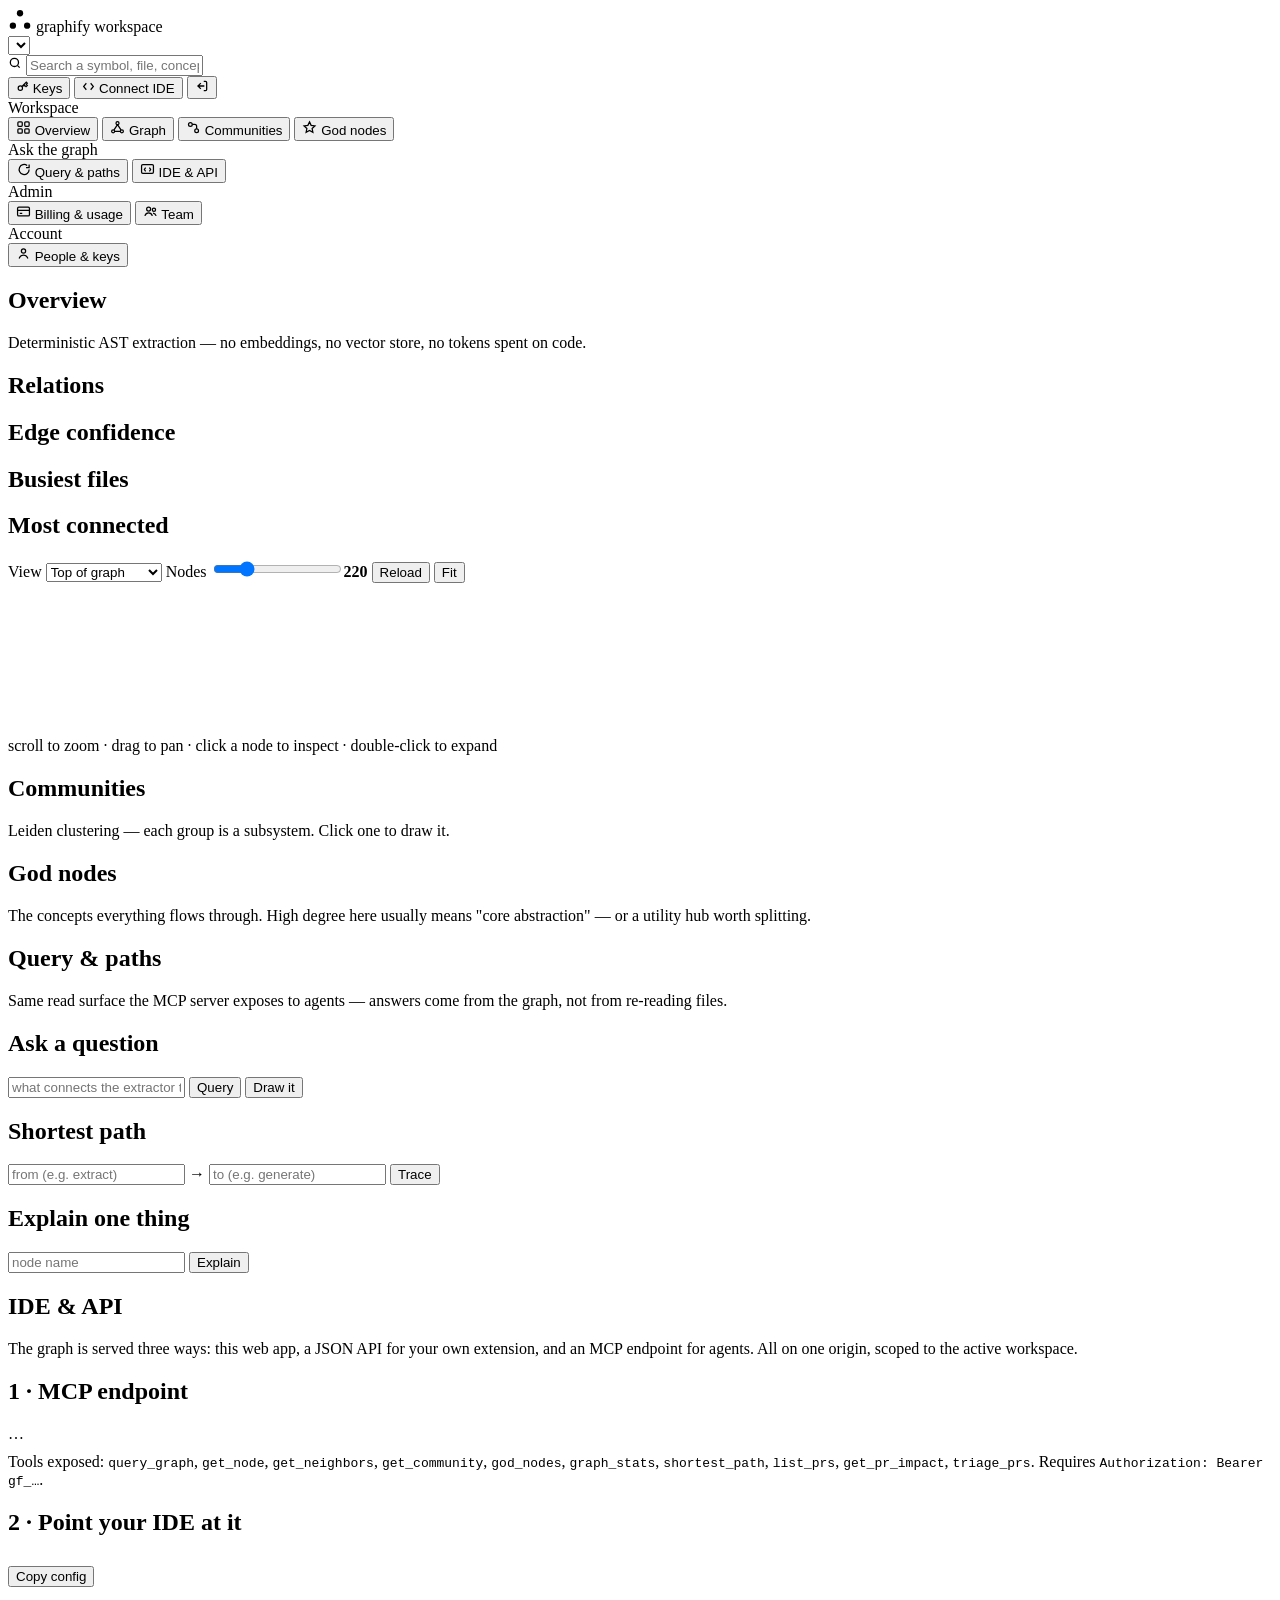
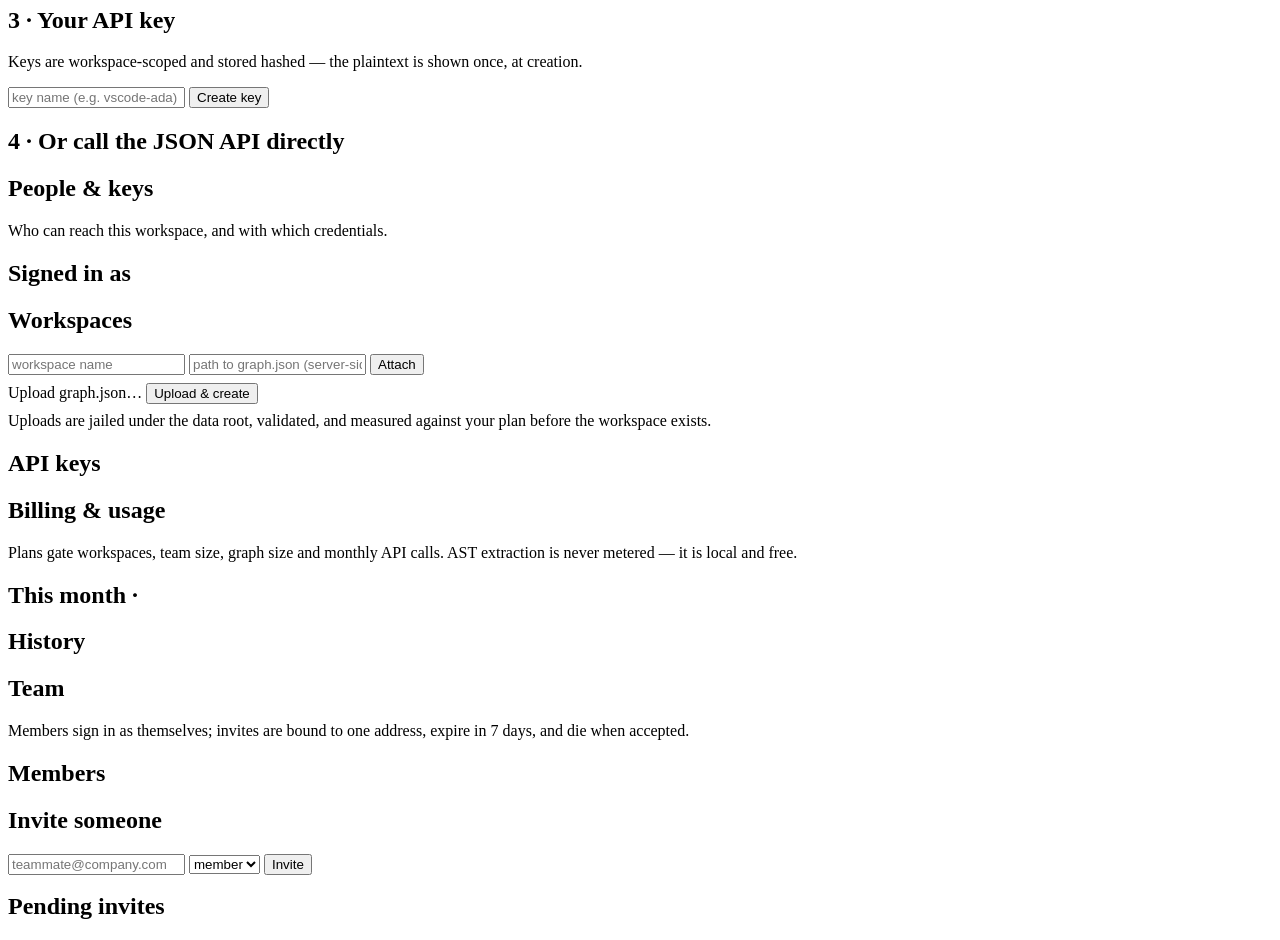
==== saas/static/index.html @ 68610f64 "feat(saas): hosted multi-tenant graph workspace — app, auth, plans, teams, MCP The complete SaaS sur" ====
<!doctype html>
<html lang="en" data-theme="__THEME__">
<head>
<meta charset="utf-8">
<meta name="viewport" content="width=device-width, initial-scale=1">
<title>graphify — knowledge graph workspace</title>
<link rel="preconnect" href="https://api.fontshare.com" crossorigin>
<link href="https://api.fontshare.com/v2/css?f[]=satoshi@400,500,700,900&display=swap" rel="stylesheet">
<link rel="stylesheet" href="/theme.css">
<link rel="stylesheet" href="/static/fonts.css">
<link rel="stylesheet" href="/static/app.css">
<link rel="icon" href="data:image/svg+xml,%3Csvg xmlns='http://www.w3.org/2000/svg' viewBox='0 0 32 32'%3E%3Ccircle cx='16' cy='8' r='4' fill='%234F46E5'/%3E%3Ccircle cx='7' cy='23' r='4' fill='%230891B2'/%3E%3Ccircle cx='25' cy='23' r='4' fill='%23059669'/%3E%3Cpath d='M16 8 7 23M16 8l9 15M7 23h18' stroke='%234F46E5' stroke-width='1.6' fill='none'/%3E%3C/svg%3E">
</head>
<body>

<header id="topbar">
  <div id="brand">
    <svg width="24" height="24" viewBox="0 0 32 32" aria-hidden="true">
      <circle cx="16" cy="7" r="4.2" fill="var(--accent)"/>
      <circle cx="6.5" cy="23.5" r="4.2" fill="var(--accent-2)"/>
      <circle cx="25.5" cy="23.5" r="4.2" fill="var(--ok)"/>
      <path d="M16 7 6.5 23.5M16 7l9.5 16.5M6.5 23.5h19" stroke="var(--accent)" stroke-width="1.7" fill="none" opacity=".7"/>
    </svg>
    <span>graphify</span>
    <span class="ver" id="verpill">workspace</span>
  </div>

  <div id="project" title="Active workspace">
    <span class="dot"></span>
    <select id="ws"></select>
    <span id="proj-meta"></span>
  </div>

  <div id="global-search">
    <span class="ico">
      <svg width="14" height="14" viewBox="0 0 24 24" fill="none" stroke="currentColor" stroke-width="2.2">
        <circle cx="11" cy="11" r="7"/><path d="m20 20-3.5-3.5"/>
      </svg>
    </span>
    <input id="q" type="text" placeholder="Search a symbol, file, concept…  ( / )" autocomplete="off" spellcheck="false">
    <div id="search-pop"></div>
  </div>

  <div id="themes" title="Theme"></div>

  <button class="btn" id="btn-keys" title="API keys">
    <svg width="13" height="13" viewBox="0 0 24 24" fill="none" stroke="currentColor" stroke-width="2.2">
      <circle cx="8" cy="15" r="4"/><path d="m11 12 8-8 2 2-2 2 2 2-2.5 2.5L16 10l-2 2"/>
    </svg>
    Keys
  </button>
  <button class="btn primary" id="btn-ide">
    <svg width="13" height="13" viewBox="0 0 24 24" fill="none" stroke="currentColor" stroke-width="2.2">
      <path d="m8 6-5 6 5 6M16 6l5 6-5 6"/>
    </svg>
    Connect IDE
  </button>
  <button class="btn icon" id="btn-out" title="Sign out">
    <svg width="14" height="14" viewBox="0 0 24 24" fill="none" stroke="currentColor" stroke-width="2.2">
      <path d="M15 4h3a2 2 0 0 1 2 2v12a2 2 0 0 1-2 2h-3M10 17l-5-5 5-5M5 12h11"/>
    </svg>
  </button>
</header>

<div id="shell">
  <nav id="nav">
    <div class="sect">Workspace</div>
    <button data-view="overview" class="on">
      <svg width="15" height="15" viewBox="0 0 24 24" fill="none" stroke="currentColor" stroke-width="2"><rect x="3" y="3" width="7" height="7" rx="1.5"/><rect x="14" y="3" width="7" height="7" rx="1.5"/><rect x="3" y="14" width="7" height="7" rx="1.5"/><rect x="14" y="14" width="7" height="7" rx="1.5"/></svg>
      Overview</button>
    <button data-view="graph">
      <svg width="15" height="15" viewBox="0 0 24 24" fill="none" stroke="currentColor" stroke-width="2"><circle cx="12" cy="5" r="2.4"/><circle cx="5" cy="18" r="2.4"/><circle cx="19" cy="18" r="2.4"/><path d="M12 7.4 6.4 15.8M12 7.4l5.6 8.4M7.4 18h9.2"/></svg>
      Graph</button>
    <button data-view="communities">
      <svg width="15" height="15" viewBox="0 0 24 24" fill="none" stroke="currentColor" stroke-width="2"><circle cx="7" cy="7" r="3"/><circle cx="17" cy="17" r="3"/><path d="M10 7h4a3 3 0 0 1 3 3v4"/></svg>
      Communities <span class="k" id="k-comm"></span></button>
    <button data-view="godnodes">
      <svg width="15" height="15" viewBox="0 0 24 24" fill="none" stroke="currentColor" stroke-width="2"><path d="m12 3 2.6 5.6 6.1.8-4.5 4.2 1.2 6-5.4-3-5.4 3 1.2-6L3.3 9.4l6.1-.8z"/></svg>
      God nodes</button>

    <div class="sect">Ask the graph</div>
    <button data-view="query">
      <svg width="15" height="15" viewBox="0 0 24 24" fill="none" stroke="currentColor" stroke-width="2"><path d="M21 12a8 8 0 1 1-3.2-6.4"/><path d="M21 4v5h-5"/></svg>
      Query &amp; paths</button>
    <button data-view="ide">
      <svg width="15" height="15" viewBox="0 0 24 24" fill="none" stroke="currentColor" stroke-width="2"><rect x="2.5" y="4" width="19" height="14" rx="2"/><path d="m9 9-2 3 2 3M15 9l2 3-2 3"/></svg>
      IDE &amp; API</button>

    <div class="sect">Admin</div>
    <button data-view="billing">
      <svg width="15" height="15" viewBox="0 0 24 24" fill="none" stroke="currentColor" stroke-width="2"><rect x="2.5" y="5" width="19" height="14" rx="2"/><path d="M2.5 10h19M6 15h4"/></svg>
      Billing &amp; usage</button>
    <button data-view="team">
      <svg width="15" height="15" viewBox="0 0 24 24" fill="none" stroke="currentColor" stroke-width="2"><circle cx="9" cy="8" r="3.2"/><path d="M3 19c1-3.2 3.2-4.8 6-4.8s5 1.6 6 4.8"/><circle cx="17.5" cy="9" r="2.6"/><path d="M16 14.6c2.4.2 4.2 1.6 5 4.4"/></svg>
      Team</button>

    <div class="sect">Account</div>
    <button data-view="account">
      <svg width="15" height="15" viewBox="0 0 24 24" fill="none" stroke="currentColor" stroke-width="2"><circle cx="12" cy="8" r="3.4"/><path d="M5 20c1.2-3.6 3.8-5.4 7-5.4s5.8 1.8 7 5.4"/></svg>
      People &amp; keys</button>

    <div class="foot" id="nav-foot"></div>
  </nav>

  <main id="main">
    <div id="view">

      <!-- OVERVIEW -->
      <section class="view on" id="v-overview">
        <div class="head">
          <h1>Overview</h1>
          <p class="sub" id="ov-sub">Deterministic AST extraction — no embeddings, no vector store, no tokens spent on code.</p>
        </div>
        <div class="grid g4" id="ov-stats"></div>
        <div class="grid g2" style="margin-top:12px">
          <div class="card pad"><h2>Relations</h2><div id="ov-rel"></div></div>
          <div class="card pad"><h2>Edge confidence</h2><div id="ov-conf"></div>
            <h2 style="margin-top:18px">Busiest files</h2><div id="ov-files"></div></div>
        </div>
        <div class="card pad" style="margin-top:12px"><h2>Most connected</h2><div class="list" id="ov-gods"></div></div>
      </section>

      <!-- GRAPH -->
      <section class="view" id="v-graph">
        <div id="gtoolbar">
          <label>View
            <select id="g-mode">
              <option value="top">Top of graph</option>
              <option value="focus">Neighbourhood</option>
              <option value="community">One community</option>
            </select>
          </label>
          <input type="text" id="g-node" placeholder="symbol…" style="width:150px;display:none">
          <select id="g-comm" style="display:none"></select>
          <label>Nodes <input type="range" id="g-limit" min="40" max="800" step="20" value="220"><b class="num" id="g-limit-v">220</b></label>
          <button class="btn sm" id="g-reload">Reload</button>
          <button class="btn sm" id="g-fit">Fit</button>
          <span id="g-stat" class="sub" style="margin-left:auto"></span>
        </div>
        <div id="gwrap">
          <canvas id="canvas"></canvas>
          <div id="glegend"></div>
          <div id="inspector"></div>
          <div id="ghint">scroll to zoom · drag to pan · click a node to inspect · double-click to expand</div>
        </div>
      </section>

      <!-- COMMUNITIES -->
      <section class="view" id="v-communities">
        <div class="head"><h1>Communities</h1>
          <p class="sub">Leiden clustering — each group is a subsystem. Click one to draw it.</p></div>
        <div class="grid g3" id="cm-list"></div>
      </section>

      <!-- GOD NODES -->
      <section class="view" id="v-godnodes">
        <div class="head"><h1>God nodes</h1>
          <p class="sub">The concepts everything flows through. High degree here usually means "core abstraction" — or a utility hub worth splitting.</p></div>
        <div class="list" id="gn-list"></div>
      </section>

      <!-- QUERY -->
      <section class="view" id="v-query">
        <div class="head"><h1>Query &amp; paths</h1>
          <p class="sub">Same read surface the MCP server exposes to agents — answers come from the graph, not from re-reading files.</p></div>
        <div class="console">
          <div class="card pad">
            <h2>Ask a question</h2>
            <div class="fieldrow">
              <input type="text" id="qq" placeholder="what connects the extractor to the report?">
              <button class="btn primary" id="q-go">Query</button>
              <button class="btn" id="q-draw">Draw it</button>
            </div>
            <div id="q-out"></div>
          </div>
          <div class="card pad">
            <h2>Shortest path</h2>
            <div class="fieldrow">
              <input type="text" id="pa" placeholder="from (e.g. extract)">
              <span style="color:var(--faint)">→</span>
              <input type="text" id="pb" placeholder="to (e.g. generate)">
              <button class="btn primary" id="p-go">Trace</button>
            </div>
            <div id="p-out"></div>
          </div>
          <div class="card pad">
            <h2>Explain one thing</h2>
            <div class="fieldrow">
              <input type="text" id="ex" placeholder="node name">
              <button class="btn primary" id="e-go">Explain</button>
            </div>
            <div id="e-out"></div>
          </div>
        </div>
      </section>

      <!-- IDE -->
      <section class="view" id="v-ide">
        <div class="head"><h1>IDE &amp; API</h1>
          <p class="sub">The graph is served three ways: this web app, a JSON API for your own extension, and an MCP endpoint for agents. All on one origin, scoped to the active workspace.</p></div>
        <div class="grid g2">
          <div class="card pad">
            <h2>1 · MCP endpoint</h2>
            <div class="code" id="ide-mcp">…</div>
            <p class="sub" style="margin-top:10px">Tools exposed: <code>query_graph</code>, <code>get_node</code>, <code>get_neighbors</code>, <code>get_community</code>, <code>god_nodes</code>, <code>graph_stats</code>, <code>shortest_path</code>, <code>list_prs</code>, <code>get_pr_impact</code>, <code>triage_prs</code>. Requires <code>Authorization: Bearer gf_…</code>.</p>
          </div>
          <div class="card pad">
            <h2>2 · Point your IDE at it</h2>
            <div class="tabs" id="ide-tabs"></div>
            <div class="code" id="ide-code"></div>
            <button class="btn sm" id="ide-copy" style="margin-top:10px">Copy config</button>
          </div>
        </div>
        <div class="card pad" style="margin-top:12px">
          <h2>3 · Your API key</h2>
          <p class="sub">Keys are workspace-scoped and stored hashed — the plaintext is shown once, at creation.</p>
          <div class="fieldrow" style="margin:10px 0">
            <input type="text" id="key-name" placeholder="key name (e.g. vscode-ada)" style="max-width:260px">
            <button class="btn primary" id="key-new">Create key</button>
          </div>
          <div id="key-secret"></div>
          <div class="list" id="key-list"></div>
        </div>
        <div class="card pad" style="margin-top:12px">
          <h2>4 · Or call the JSON API directly</h2>
          <div class="list" id="api-list"></div>
        </div>
      </section>

      <!-- ACCOUNT -->
      <section class="view" id="v-account">
        <div class="head"><h1>People &amp; keys</h1>
          <p class="sub">Who can reach this workspace, and with which credentials.</p></div>
        <div class="grid g2">
          <div class="card pad"><h2>Signed in as</h2><div id="acc-user"></div></div>
          <div class="card pad"><h2>Workspaces</h2><div class="list" id="acc-ws"></div>
            <div class="fieldrow" style="margin-top:12px">
              <input type="text" id="nw-name" placeholder="workspace name" style="flex:1">
              <input type="text" id="nw-graph" placeholder="path to graph.json (server-side)" style="flex:1.4">
              <button class="btn" id="nw-go">Attach</button>
            </div>
            <div class="fieldrow" style="margin-top:8px">
              <label class="btn" style="cursor:pointer">
                <input type="file" id="nw-file" accept=".json,application/json" style="display:none">
                <span id="nw-file-label">Upload graph.json…</span>
              </label>
              <button class="btn primary" id="nw-up">Upload &amp; create</button>
            </div>
            <p class="sub" style="margin-top:8px" id="nw-hint">Uploads are jailed under the data root,
              validated, and measured against your plan before the workspace exists.</p>
          </div>
        </div>
        <div class="card pad" style="margin-top:12px"><h2>API keys</h2><div class="list" id="acc-keys"></div></div>
      </section>

      <!-- BILLING -->
      <section class="view" id="v-billing">
        <div class="head"><h1>Billing &amp; usage</h1>
          <p class="sub">Plans gate workspaces, team size, graph size and monthly API calls.
            AST extraction is never metered — it is local and free.</p></div>
        <div class="grid g2" id="bl-plans"></div>
        <div class="card pad" style="margin-top:12px"><h2>This month · <span id="bl-period"></span></h2>
          <div id="bl-bars"></div></div>
        <div class="card pad" style="margin-top:12px"><h2>History</h2><div id="bl-hist"></div></div>
      </section>

      <!-- TEAM -->
      <section class="view" id="v-team">
        <div class="head"><h1>Team</h1>
          <p class="sub">Members sign in as themselves; invites are bound to one address, expire in 7 days,
            and die when accepted.</p></div>
        <div class="grid g2">
          <div class="card pad"><h2>Members</h2><div class="list" id="tm-members"></div></div>
          <div class="card pad"><h2>Invite someone</h2>
            <div class="fieldrow">
              <input type="text" id="tm-email" placeholder="teammate@company.com" style="flex:1">
              <select id="tm-role"><option value="member">member</option><option value="viewer">viewer</option></select>
              <button class="btn primary" id="tm-go">Invite</button>
            </div>
            <div id="tm-link"></div>
            <h2 style="margin-top:18px">Pending invites</h2><div class="list" id="tm-invites"></div>
          </div>
        </div>
      </section>

    </div>
  </main>
</div>

<div id="toast"></div>
<script src="/static/app.js"></script>
</body>
</html>
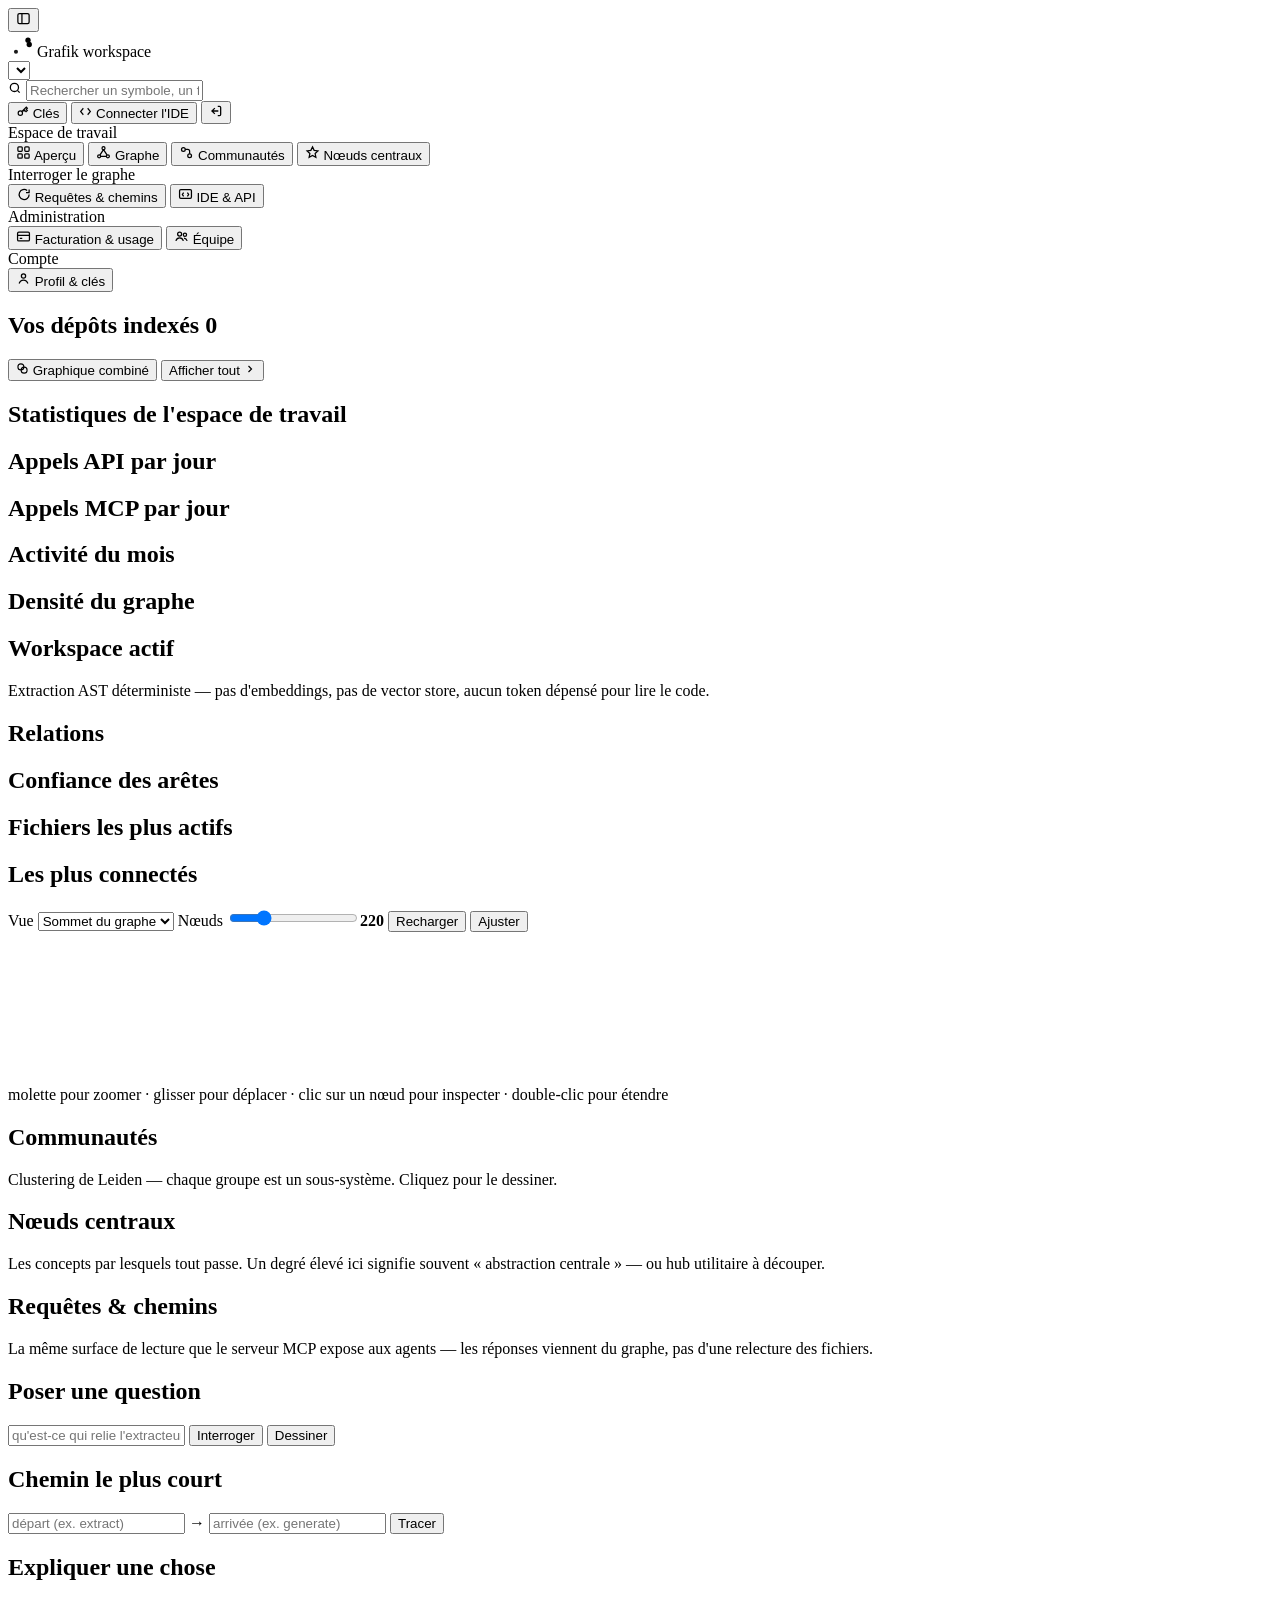
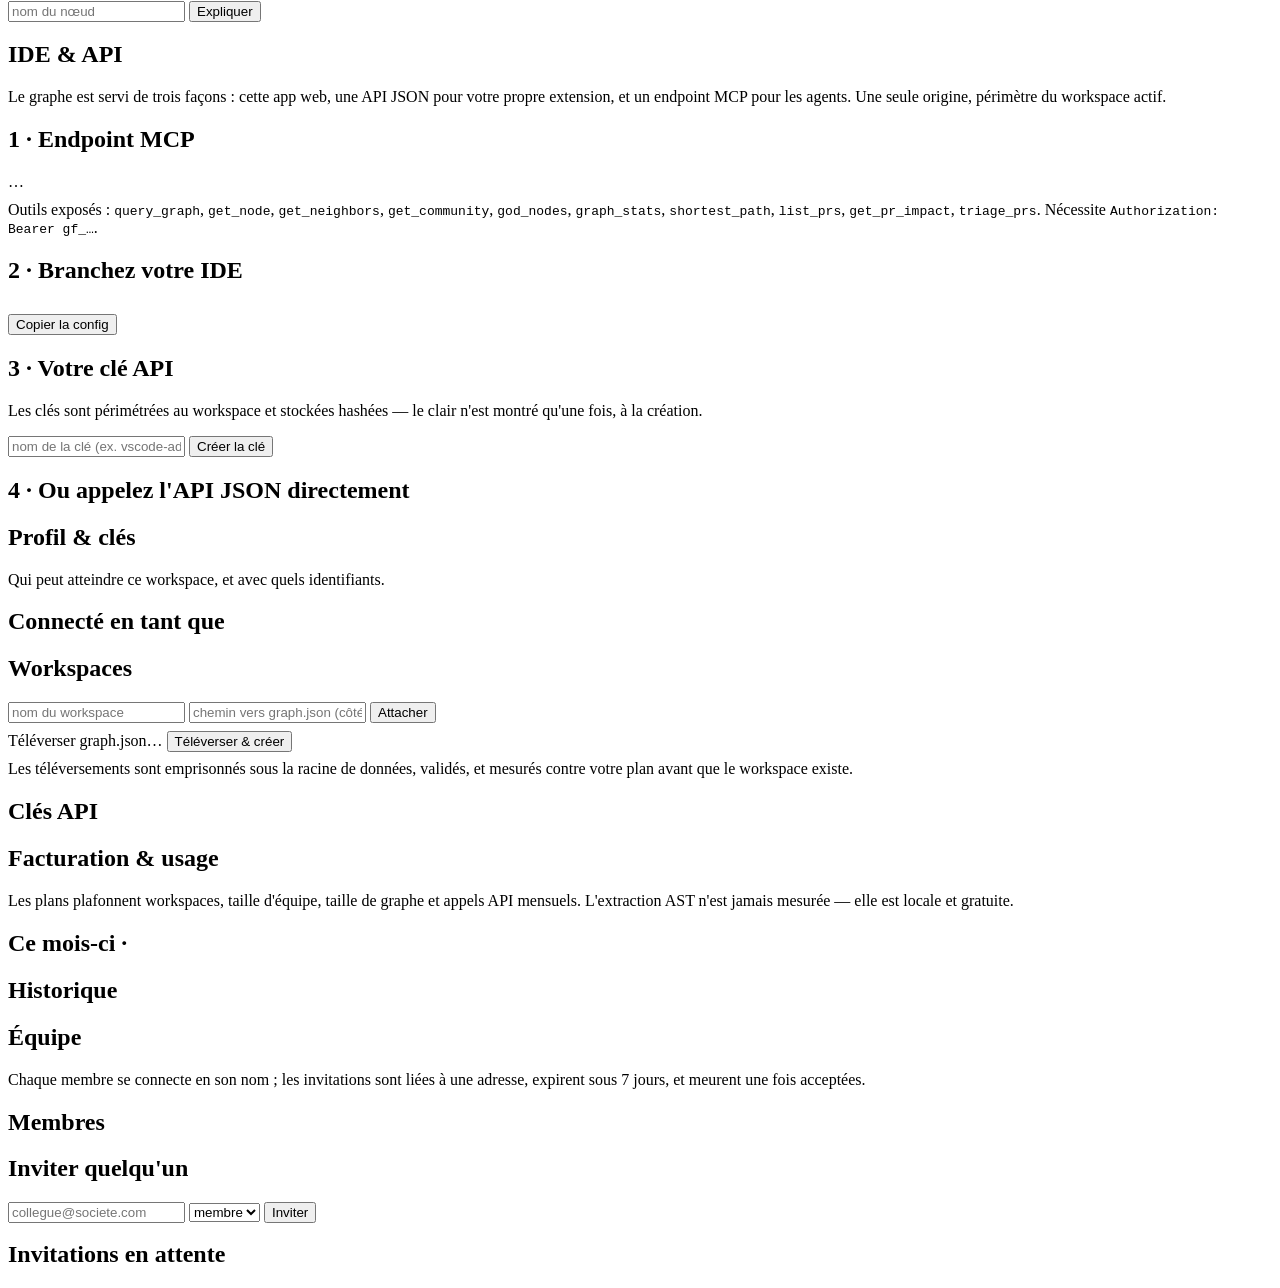
==== commit ddb70643: "feat(saas): Grafik — rebrand, dashboard overview, collapsible sidebar, FR UI The product surface is " ====
--- a/saas/static/index.html
+++ b/saas/static/index.html
@@ -1,31 +1,38 @@
 <!doctype html>
-<html lang="en" data-theme="__THEME__">
+<html lang="fr" data-theme="__THEME__">
 <head>
 <meta charset="utf-8">
 <meta name="viewport" content="width=device-width, initial-scale=1">
-<title>graphify — knowledge graph workspace</title>
+<title>Grafik — workspace de graphes de connaissances</title>
 <link rel="preconnect" href="https://api.fontshare.com" crossorigin>
 <link href="https://api.fontshare.com/v2/css?f[]=satoshi@400,500,700,900&display=swap" rel="stylesheet">
 <link rel="stylesheet" href="/theme.css">
 <link rel="stylesheet" href="/static/fonts.css">
 <link rel="stylesheet" href="/static/app.css">
-<link rel="icon" href="data:image/svg+xml,%3Csvg xmlns='http://www.w3.org/2000/svg' viewBox='0 0 32 32'%3E%3Ccircle cx='16' cy='8' r='4' fill='%234F46E5'/%3E%3Ccircle cx='7' cy='23' r='4' fill='%230891B2'/%3E%3Ccircle cx='25' cy='23' r='4' fill='%23059669'/%3E%3Cpath d='M16 8 7 23M16 8l9 15M7 23h18' stroke='%234F46E5' stroke-width='1.6' fill='none'/%3E%3C/svg%3E">
+<link rel="icon" href="data:image/svg+xml,%3Csvg xmlns='http://www.w3.org/2000/svg' viewBox='0 0 32 32'%3E%3Cpath d='M25.6 10.4A11.2 11.2 0 1 0 27.2 16' fill='none' stroke='%234F46E5' stroke-width='3.4' stroke-linecap='round'/%3E%3Cpath d='M17 16h10.2' stroke='%234F46E5' stroke-width='3.4' stroke-linecap='round'/%3E%3Ccircle cx='25.6' cy='10.4' r='3.4' fill='%230891B2'/%3E%3Ccircle cx='27.2' cy='16' r='3.4' fill='%23059669'/%3E%3Ccircle cx='10.2' cy='25.2' r='2.6' fill='%230891B2'/%3E%3C/svg%3E">
 </head>
 <body>
 
 <header id="topbar">
+  <button class="btn icon" id="btn-fold" title="Plier / déplier la barre latérale">
+    <svg width="15" height="15" viewBox="0 0 24 24" fill="none" stroke="currentColor" stroke-width="2">
+      <rect x="3" y="4" width="18" height="16" rx="2.5"/><path d="M9.5 4v16"/>
+    </svg>
+  </button>
+
   <div id="brand">
-    <svg width="24" height="24" viewBox="0 0 32 32" aria-hidden="true">
-      <circle cx="16" cy="7" r="4.2" fill="var(--accent)"/>
-      <circle cx="6.5" cy="23.5" r="4.2" fill="var(--accent-2)"/>
-      <circle cx="25.5" cy="23.5" r="4.2" fill="var(--ok)"/>
-      <path d="M16 7 6.5 23.5M16 7l9.5 16.5M6.5 23.5h19" stroke="var(--accent)" stroke-width="1.7" fill="none" opacity=".7"/>
-    </svg>
-    <span>graphify</span>
+    <svg width="25" height="25" viewBox="0 0 32 32" aria-hidden="true">
+      <path d="M25.6 10.4A11.2 11.2 0 1 0 27.2 16" fill="none" stroke="var(--accent)" stroke-width="3.4" stroke-linecap="round"/>
+      <path d="M17 16h10.2" fill="none" stroke="var(--accent)" stroke-width="3.4" stroke-linecap="round"/>
+      <circle cx="25.6" cy="10.4" r="3.4" fill="var(--accent-2)"/>
+      <circle cx="27.2" cy="16" r="3.4" fill="var(--ok)"/>
+      <circle cx="10.2" cy="25.2" r="2.6" fill="var(--accent-2)" opacity=".9"/>
+    </svg>
+    <span class="wm">Grafik</span>
     <span class="ver" id="verpill">workspace</span>
   </div>
 
-  <div id="project" title="Active workspace">
+  <div id="project" title="Workspace actif">
     <span class="dot"></span>
     <select id="ws"></select>
     <span id="proj-meta"></span>
@@ -37,25 +44,25 @@
         <circle cx="11" cy="11" r="7"/><path d="m20 20-3.5-3.5"/>
       </svg>
     </span>
-    <input id="q" type="text" placeholder="Search a symbol, file, concept…  ( / )" autocomplete="off" spellcheck="false">
+    <input id="q" type="text" placeholder="Rechercher un symbole, un fichier…  ( / )" autocomplete="off" spellcheck="false">
     <div id="search-pop"></div>
   </div>
 
-  <div id="themes" title="Theme"></div>
-
-  <button class="btn" id="btn-keys" title="API keys">
+  <div id="themes" title="Thème"></div>
+
+  <button class="btn" id="btn-keys" title="Clés API">
     <svg width="13" height="13" viewBox="0 0 24 24" fill="none" stroke="currentColor" stroke-width="2.2">
       <circle cx="8" cy="15" r="4"/><path d="m11 12 8-8 2 2-2 2 2 2-2.5 2.5L16 10l-2 2"/>
     </svg>
-    Keys
+    Clés
   </button>
   <button class="btn primary" id="btn-ide">
     <svg width="13" height="13" viewBox="0 0 24 24" fill="none" stroke="currentColor" stroke-width="2.2">
       <path d="m8 6-5 6 5 6M16 6l5 6-5 6"/>
     </svg>
-    Connect IDE
+    Connecter l'IDE
   </button>
-  <button class="btn icon" id="btn-out" title="Sign out">
+  <button class="btn icon" id="btn-out" title="Se déconnecter">
     <svg width="14" height="14" viewBox="0 0 24 24" fill="none" stroke="currentColor" stroke-width="2.2">
       <path d="M15 4h3a2 2 0 0 1 2 2v12a2 2 0 0 1-2 2h-3M10 17l-5-5 5-5M5 12h11"/>
     </svg>
@@ -64,130 +71,171 @@
 
 <div id="shell">
   <nav id="nav">
-    <div class="sect">Workspace</div>
+    <div class="sect"><span class="lbl">Espace de travail</span></div>
     <button data-view="overview" class="on">
       <svg width="15" height="15" viewBox="0 0 24 24" fill="none" stroke="currentColor" stroke-width="2"><rect x="3" y="3" width="7" height="7" rx="1.5"/><rect x="14" y="3" width="7" height="7" rx="1.5"/><rect x="3" y="14" width="7" height="7" rx="1.5"/><rect x="14" y="14" width="7" height="7" rx="1.5"/></svg>
-      Overview</button>
+      <span class="lbl">Aperçu</span></button>
     <button data-view="graph">
       <svg width="15" height="15" viewBox="0 0 24 24" fill="none" stroke="currentColor" stroke-width="2"><circle cx="12" cy="5" r="2.4"/><circle cx="5" cy="18" r="2.4"/><circle cx="19" cy="18" r="2.4"/><path d="M12 7.4 6.4 15.8M12 7.4l5.6 8.4M7.4 18h9.2"/></svg>
-      Graph</button>
+      <span class="lbl">Graphe</span></button>
     <button data-view="communities">
       <svg width="15" height="15" viewBox="0 0 24 24" fill="none" stroke="currentColor" stroke-width="2"><circle cx="7" cy="7" r="3"/><circle cx="17" cy="17" r="3"/><path d="M10 7h4a3 3 0 0 1 3 3v4"/></svg>
-      Communities <span class="k" id="k-comm"></span></button>
+      <span class="lbl">Communautés</span> <span class="k" id="k-comm"></span></button>
     <button data-view="godnodes">
       <svg width="15" height="15" viewBox="0 0 24 24" fill="none" stroke="currentColor" stroke-width="2"><path d="m12 3 2.6 5.6 6.1.8-4.5 4.2 1.2 6-5.4-3-5.4 3 1.2-6L3.3 9.4l6.1-.8z"/></svg>
-      God nodes</button>
-
-    <div class="sect">Ask the graph</div>
+      <span class="lbl">Nœuds centraux</span></button>
+
+    <div class="sect"><span class="lbl">Interroger le graphe</span></div>
     <button data-view="query">
       <svg width="15" height="15" viewBox="0 0 24 24" fill="none" stroke="currentColor" stroke-width="2"><path d="M21 12a8 8 0 1 1-3.2-6.4"/><path d="M21 4v5h-5"/></svg>
-      Query &amp; paths</button>
+      <span class="lbl">Requêtes &amp; chemins</span></button>
     <button data-view="ide">
       <svg width="15" height="15" viewBox="0 0 24 24" fill="none" stroke="currentColor" stroke-width="2"><rect x="2.5" y="4" width="19" height="14" rx="2"/><path d="m9 9-2 3 2 3M15 9l2 3-2 3"/></svg>
-      IDE &amp; API</button>
-
-    <div class="sect">Admin</div>
+      <span class="lbl">IDE &amp; API</span></button>
+
+    <div class="sect"><span class="lbl">Administration</span></div>
     <button data-view="billing">
       <svg width="15" height="15" viewBox="0 0 24 24" fill="none" stroke="currentColor" stroke-width="2"><rect x="2.5" y="5" width="19" height="14" rx="2"/><path d="M2.5 10h19M6 15h4"/></svg>
-      Billing &amp; usage</button>
+      <span class="lbl">Facturation &amp; usage</span></button>
     <button data-view="team">
       <svg width="15" height="15" viewBox="0 0 24 24" fill="none" stroke="currentColor" stroke-width="2"><circle cx="9" cy="8" r="3.2"/><path d="M3 19c1-3.2 3.2-4.8 6-4.8s5 1.6 6 4.8"/><circle cx="17.5" cy="9" r="2.6"/><path d="M16 14.6c2.4.2 4.2 1.6 5 4.4"/></svg>
-      Team</button>
-
-    <div class="sect">Account</div>
+      <span class="lbl">Équipe</span></button>
+
+    <div class="sect"><span class="lbl">Compte</span></div>
     <button data-view="account">
       <svg width="15" height="15" viewBox="0 0 24 24" fill="none" stroke="currentColor" stroke-width="2"><circle cx="12" cy="8" r="3.4"/><path d="M5 20c1.2-3.6 3.8-5.4 7-5.4s5.8 1.8 7 5.4"/></svg>
-      People &amp; keys</button>
+      <span class="lbl">Profil &amp; clés</span></button>
 
     <div class="foot" id="nav-foot"></div>
+    <div class="foot" id="gate-foot"></div>
   </nav>
 
   <main id="main">
     <div id="view">
 
-      <!-- OVERVIEW -->
+      <!-- APERÇU / DASHBOARD -->
       <section class="view on" id="v-overview">
-        <div class="head">
-          <h1>Overview</h1>
-          <p class="sub" id="ov-sub">Deterministic AST extraction — no embeddings, no vector store, no tokens spent on code.</p>
+        <div class="dash-head">
+          <h1>Vos dépôts indexés <span class="count" id="dv-count">0</span></h1>
+          <div class="dash-actions">
+            <button class="btn" id="dv-combined" title="Superposer tous les workspaces dans le graphe">
+              <svg width="13" height="13" viewBox="0 0 24 24" fill="none" stroke="currentColor" stroke-width="2"><circle cx="9" cy="9" r="5.5"/><circle cx="15" cy="15" r="5.5"/></svg>
+              Graphique combiné
+            </button>
+            <button class="btn" id="dv-all">
+              Afficher tout
+              <svg width="12" height="12" viewBox="0 0 24 24" fill="none" stroke="currentColor" stroke-width="2.4"><path d="m9 6 6 6-6 6"/></svg>
+            </button>
+          </div>
+        </div>
+        <div class="repo-row" id="dv-repos"></div>
+
+        <div class="dash-head">
+          <h1>Statistiques de l'espace de travail</h1>
+          <div class="dash-badges" id="dv-badges"></div>
+        </div>
+        <div class="grid g4">
+          <div class="card pad">
+            <div class="p-head"><h2>Appels API par jour</h2><span class="delta" id="dv-d-api"></span></div>
+            <div class="cols" id="dv-chart-api"></div>
+            <div class="axis" id="dv-axis-api"></div>
+          </div>
+          <div class="card pad">
+            <div class="p-head"><h2>Appels MCP par jour</h2><span class="delta" id="dv-d-mcp"></span></div>
+            <div class="cols" id="dv-chart-mcp"></div>
+            <div class="axis" id="dv-axis-mcp"></div>
+          </div>
+          <div class="card pad">
+            <h2>Activité du mois</h2>
+            <div id="dv-activity"></div>
+          </div>
+          <div class="card pad">
+            <h2>Densité du graphe</h2>
+            <div class="list" id="dv-density"></div>
+          </div>
+        </div>
+
+        <div class="dash-head">
+          <h1>Workspace actif</h1>
+          <p class="sub" id="ov-sub">Extraction AST déterministe — pas d'embeddings, pas de vector store, aucun token dépensé pour lire le code.</p>
         </div>
         <div class="grid g4" id="ov-stats"></div>
         <div class="grid g2" style="margin-top:12px">
           <div class="card pad"><h2>Relations</h2><div id="ov-rel"></div></div>
-          <div class="card pad"><h2>Edge confidence</h2><div id="ov-conf"></div>
-            <h2 style="margin-top:18px">Busiest files</h2><div id="ov-files"></div></div>
-        </div>
-        <div class="card pad" style="margin-top:12px"><h2>Most connected</h2><div class="list" id="ov-gods"></div></div>
-      </section>
-
-      <!-- GRAPH -->
+          <div class="card pad"><h2>Confiance des arêtes</h2><div id="ov-conf"></div>
+            <h2 style="margin-top:18px">Fichiers les plus actifs</h2><div id="ov-files"></div></div>
+        </div>
+        <div class="card pad" style="margin-top:12px"><h2>Les plus connectés</h2><div class="list" id="ov-gods"></div></div>
+      </section>
+
+      <!-- GRAPHE -->
       <section class="view" id="v-graph">
         <div id="gtoolbar">
-          <label>View
+          <label>Vue
             <select id="g-mode">
-              <option value="top">Top of graph</option>
-              <option value="focus">Neighbourhood</option>
-              <option value="community">One community</option>
+              <option value="top">Sommet du graphe</option>
+              <option value="focus">Voisinage</option>
+              <option value="community">Une communauté</option>
             </select>
           </label>
-          <input type="text" id="g-node" placeholder="symbol…" style="width:150px;display:none">
+          <input type="text" id="g-node" placeholder="symbole…" style="width:150px;display:none">
           <select id="g-comm" style="display:none"></select>
-          <label>Nodes <input type="range" id="g-limit" min="40" max="800" step="20" value="220"><b class="num" id="g-limit-v">220</b></label>
-          <button class="btn sm" id="g-reload">Reload</button>
-          <button class="btn sm" id="g-fit">Fit</button>
+          <label>Nœuds <input type="range" id="g-limit" min="40" max="800" step="20" value="220"><b class="num" id="g-limit-v">220</b></label>
+          <button class="btn sm" id="g-reload">Recharger</button>
+          <button class="btn sm" id="g-fit">Ajuster</button>
           <span id="g-stat" class="sub" style="margin-left:auto"></span>
         </div>
         <div id="gwrap">
           <canvas id="canvas"></canvas>
           <div id="glegend"></div>
           <div id="inspector"></div>
-          <div id="ghint">scroll to zoom · drag to pan · click a node to inspect · double-click to expand</div>
-        </div>
-      </section>
-
-      <!-- COMMUNITIES -->
+          <div id="ghint">molette pour zoomer · glisser pour déplacer · clic sur un nœud pour inspecter · double-clic pour étendre</div>
+        </div>
+      </section>
+
+      <!-- COMMUNAUTÉS -->
       <section class="view" id="v-communities">
-        <div class="head"><h1>Communities</h1>
-          <p class="sub">Leiden clustering — each group is a subsystem. Click one to draw it.</p></div>
+        <div class="head"><h1>Communautés</h1>
+          <p class="sub">Clustering de Leiden — chaque groupe est un sous-système. Cliquez pour le dessiner.</p></div>
         <div class="grid g3" id="cm-list"></div>
       </section>
 
-      <!-- GOD NODES -->
+      <!-- NŒUDS CENTRAUX -->
       <section class="view" id="v-godnodes">
-        <div class="head"><h1>God nodes</h1>
-          <p class="sub">The concepts everything flows through. High degree here usually means "core abstraction" — or a utility hub worth splitting.</p></div>
+        <div class="head"><h1>Nœuds centraux</h1>
+          <p class="sub">Les concepts par lesquels tout passe. Un degré élevé ici signifie souvent « abstraction centrale » — ou hub utilitaire à découper.</p></div>
         <div class="list" id="gn-list"></div>
       </section>
 
-      <!-- QUERY -->
+      <!-- REQUÊTES -->
       <section class="view" id="v-query">
-        <div class="head"><h1>Query &amp; paths</h1>
-          <p class="sub">Same read surface the MCP server exposes to agents — answers come from the graph, not from re-reading files.</p></div>
+        <div class="head"><h1>Requêtes &amp; chemins</h1>
+          <p class="sub">La même surface de lecture que le serveur MCP expose aux agents — les réponses viennent du graphe, pas d'une relecture des fichiers.</p></div>
         <div class="console">
           <div class="card pad">
-            <h2>Ask a question</h2>
+            <h2>Poser une question</h2>
             <div class="fieldrow">
-              <input type="text" id="qq" placeholder="what connects the extractor to the report?">
-              <button class="btn primary" id="q-go">Query</button>
-              <button class="btn" id="q-draw">Draw it</button>
+              <input type="text" id="qq" placeholder="qu'est-ce qui relie l'extracteur au rapport ?">
+              <button class="btn primary" id="q-go">Interroger</button>
+              <button class="btn" id="q-draw">Dessiner</button>
             </div>
             <div id="q-out"></div>
           </div>
           <div class="card pad">
-            <h2>Shortest path</h2>
+            <h2>Chemin le plus court</h2>
             <div class="fieldrow">
-              <input type="text" id="pa" placeholder="from (e.g. extract)">
+              <input type="text" id="pa" placeholder="départ (ex. extract)">
               <span style="color:var(--faint)">→</span>
-              <input type="text" id="pb" placeholder="to (e.g. generate)">
-              <button class="btn primary" id="p-go">Trace</button>
+              <input type="text" id="pb" placeholder="arrivée (ex. generate)">
+              <button class="btn primary" id="p-go">Tracer</button>
             </div>
             <div id="p-out"></div>
           </div>
           <div class="card pad">
-            <h2>Explain one thing</h2>
+            <h2>Expliquer une chose</h2>
             <div class="fieldrow">
-              <input type="text" id="ex" placeholder="node name">
-              <button class="btn primary" id="e-go">Explain</button>
+              <input type="text" id="ex" placeholder="nom du nœud">
+              <button class="btn primary" id="e-go">Expliquer</button>
             </div>
             <div id="e-out"></div>
           </div>
@@ -197,88 +245,88 @@
       <!-- IDE -->
       <section class="view" id="v-ide">
         <div class="head"><h1>IDE &amp; API</h1>
-          <p class="sub">The graph is served three ways: this web app, a JSON API for your own extension, and an MCP endpoint for agents. All on one origin, scoped to the active workspace.</p></div>
+          <p class="sub">Le graphe est servi de trois façons : cette app web, une API JSON pour votre propre extension, et un endpoint MCP pour les agents. Une seule origine, périmètre du workspace actif.</p></div>
         <div class="grid g2">
           <div class="card pad">
-            <h2>1 · MCP endpoint</h2>
+            <h2>1 · Endpoint MCP</h2>
             <div class="code" id="ide-mcp">…</div>
-            <p class="sub" style="margin-top:10px">Tools exposed: <code>query_graph</code>, <code>get_node</code>, <code>get_neighbors</code>, <code>get_community</code>, <code>god_nodes</code>, <code>graph_stats</code>, <code>shortest_path</code>, <code>list_prs</code>, <code>get_pr_impact</code>, <code>triage_prs</code>. Requires <code>Authorization: Bearer gf_…</code>.</p>
-          </div>
-          <div class="card pad">
-            <h2>2 · Point your IDE at it</h2>
+            <p class="sub" style="margin-top:10px">Outils exposés : <code>query_graph</code>, <code>get_node</code>, <code>get_neighbors</code>, <code>get_community</code>, <code>god_nodes</code>, <code>graph_stats</code>, <code>shortest_path</code>, <code>list_prs</code>, <code>get_pr_impact</code>, <code>triage_prs</code>. Nécessite <code>Authorization: Bearer gf_…</code>.</p>
+          </div>
+          <div class="card pad">
+            <h2>2 · Branchez votre IDE</h2>
             <div class="tabs" id="ide-tabs"></div>
             <div class="code" id="ide-code"></div>
-            <button class="btn sm" id="ide-copy" style="margin-top:10px">Copy config</button>
+            <button class="btn sm" id="ide-copy" style="margin-top:10px">Copier la config</button>
           </div>
         </div>
         <div class="card pad" style="margin-top:12px">
-          <h2>3 · Your API key</h2>
-          <p class="sub">Keys are workspace-scoped and stored hashed — the plaintext is shown once, at creation.</p>
+          <h2>3 · Votre clé API</h2>
+          <p class="sub">Les clés sont périmétrées au workspace et stockées hashées — le clair n'est montré qu'une fois, à la création.</p>
           <div class="fieldrow" style="margin:10px 0">
-            <input type="text" id="key-name" placeholder="key name (e.g. vscode-ada)" style="max-width:260px">
-            <button class="btn primary" id="key-new">Create key</button>
+            <input type="text" id="key-name" placeholder="nom de la clé (ex. vscode-ada)" style="max-width:260px">
+            <button class="btn primary" id="key-new">Créer la clé</button>
           </div>
           <div id="key-secret"></div>
           <div class="list" id="key-list"></div>
         </div>
         <div class="card pad" style="margin-top:12px">
-          <h2>4 · Or call the JSON API directly</h2>
+          <h2>4 · Ou appelez l'API JSON directement</h2>
           <div class="list" id="api-list"></div>
         </div>
       </section>
 
-      <!-- ACCOUNT -->
+      <!-- COMPTE -->
       <section class="view" id="v-account">
-        <div class="head"><h1>People &amp; keys</h1>
-          <p class="sub">Who can reach this workspace, and with which credentials.</p></div>
+        <div class="head"><h1>Profil &amp; clés</h1>
+          <p class="sub">Qui peut atteindre ce workspace, et avec quels identifiants.</p></div>
         <div class="grid g2">
-          <div class="card pad"><h2>Signed in as</h2><div id="acc-user"></div></div>
+          <div class="card pad"><h2>Connecté en tant que</h2><div id="acc-user"></div></div>
           <div class="card pad"><h2>Workspaces</h2><div class="list" id="acc-ws"></div>
             <div class="fieldrow" style="margin-top:12px">
-              <input type="text" id="nw-name" placeholder="workspace name" style="flex:1">
-              <input type="text" id="nw-graph" placeholder="path to graph.json (server-side)" style="flex:1.4">
-              <button class="btn" id="nw-go">Attach</button>
+              <input type="text" id="nw-name" placeholder="nom du workspace" style="flex:1">
+              <input type="text" id="nw-graph" placeholder="chemin vers graph.json (côté serveur)" style="flex:1.4">
+              <button class="btn" id="nw-go">Attacher</button>
             </div>
             <div class="fieldrow" style="margin-top:8px">
               <label class="btn" style="cursor:pointer">
                 <input type="file" id="nw-file" accept=".json,application/json" style="display:none">
-                <span id="nw-file-label">Upload graph.json…</span>
+                <span id="nw-file-label">Téléverser graph.json…</span>
               </label>
-              <button class="btn primary" id="nw-up">Upload &amp; create</button>
-            </div>
-            <p class="sub" style="margin-top:8px" id="nw-hint">Uploads are jailed under the data root,
-              validated, and measured against your plan before the workspace exists.</p>
-          </div>
-        </div>
-        <div class="card pad" style="margin-top:12px"><h2>API keys</h2><div class="list" id="acc-keys"></div></div>
-      </section>
-
-      <!-- BILLING -->
+              <button class="btn primary" id="nw-up">Téléverser &amp; créer</button>
+            </div>
+            <p class="sub" style="margin-top:8px" id="nw-hint">Les téléversements sont emprisonnés sous la racine de données,
+              validés, et mesurés contre votre plan avant que le workspace existe.</p>
+          </div>
+        </div>
+        <div class="card pad" style="margin-top:12px"><h2>Clés API</h2><div class="list" id="acc-keys"></div></div>
+      </section>
+
+      <!-- FACTURATION -->
       <section class="view" id="v-billing">
-        <div class="head"><h1>Billing &amp; usage</h1>
-          <p class="sub">Plans gate workspaces, team size, graph size and monthly API calls.
-            AST extraction is never metered — it is local and free.</p></div>
+        <div class="head"><h1>Facturation &amp; usage</h1>
+          <p class="sub">Les plans plafonnent workspaces, taille d'équipe, taille de graphe et appels API mensuels.
+            L'extraction AST n'est jamais mesurée — elle est locale et gratuite.</p></div>
         <div class="grid g2" id="bl-plans"></div>
-        <div class="card pad" style="margin-top:12px"><h2>This month · <span id="bl-period"></span></h2>
+        <div class="card pad" style="margin-top:12px"><h2>Ce mois-ci · <span id="bl-period"></span></h2>
           <div id="bl-bars"></div></div>
-        <div class="card pad" style="margin-top:12px"><h2>History</h2><div id="bl-hist"></div></div>
-      </section>
-
-      <!-- TEAM -->
+        <div class="card pad" style="margin-top:12px"><h2>Historique</h2><div id="bl-hist"></div></div>
+      </section>
+
+      <!-- ÉQUIPE -->
       <section class="view" id="v-team">
-        <div class="head"><h1>Team</h1>
-          <p class="sub">Members sign in as themselves; invites are bound to one address, expire in 7 days,
-            and die when accepted.</p></div>
+        <div class="head"><h1>Équipe</h1>
+          <p class="sub">Chaque membre se connecte en son nom ; les invitations sont liées à une adresse,
+            expirent sous 7 jours, et meurent une fois acceptées.</p></div>
         <div class="grid g2">
-          <div class="card pad"><h2>Members</h2><div class="list" id="tm-members"></div></div>
-          <div class="card pad"><h2>Invite someone</h2>
+          <div class="card pad"><h2>Membres</h2><div class="list" id="tm-members"></div></div>
+          <div class="card pad"><h2>Inviter quelqu'un</h2>
             <div class="fieldrow">
-              <input type="text" id="tm-email" placeholder="teammate@company.com" style="flex:1">
-              <select id="tm-role"><option value="member">member</option><option value="viewer">viewer</option></select>
-              <button class="btn primary" id="tm-go">Invite</button>
+              <input type="text" id="tm-email" placeholder="collegue@societe.com" style="flex:1">
+              <select id="tm-role"><option value="member">membre</option><option value="viewer">lecteur</option></select>
+              <button class="btn primary" id="tm-go">Inviter</button>
             </div>
             <div id="tm-link"></div>
-            <h2 style="margin-top:18px">Pending invites</h2><div class="list" id="tm-invites"></div>
+            <h2 style="margin-top:18px">Invitations en attente</h2><div class="list" id="tm-invites"></div>
           </div>
         </div>
       </section>
@@ -288,6 +336,7 @@
 </div>
 
 <div id="toast"></div>
+<script src="/static/store.js"></script>
 <script src="/static/app.js"></script>
 </body>
 </html>
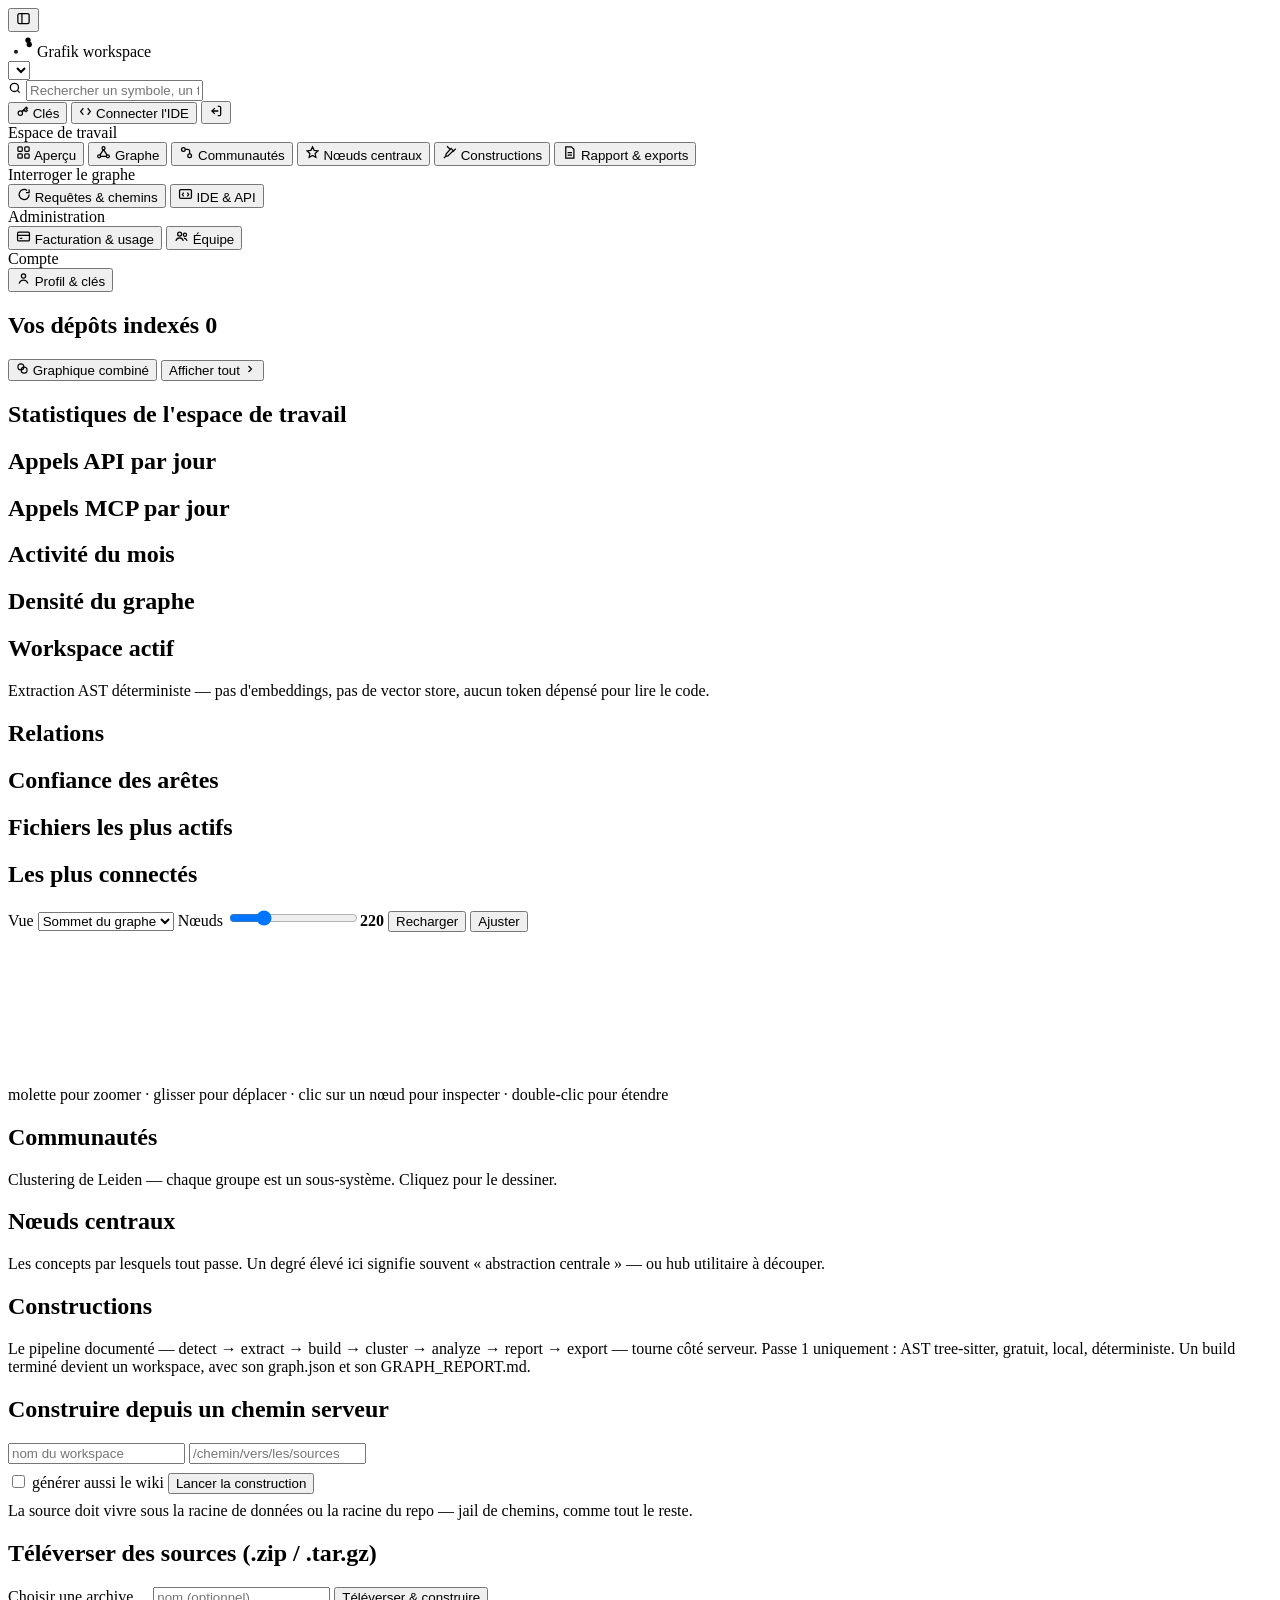
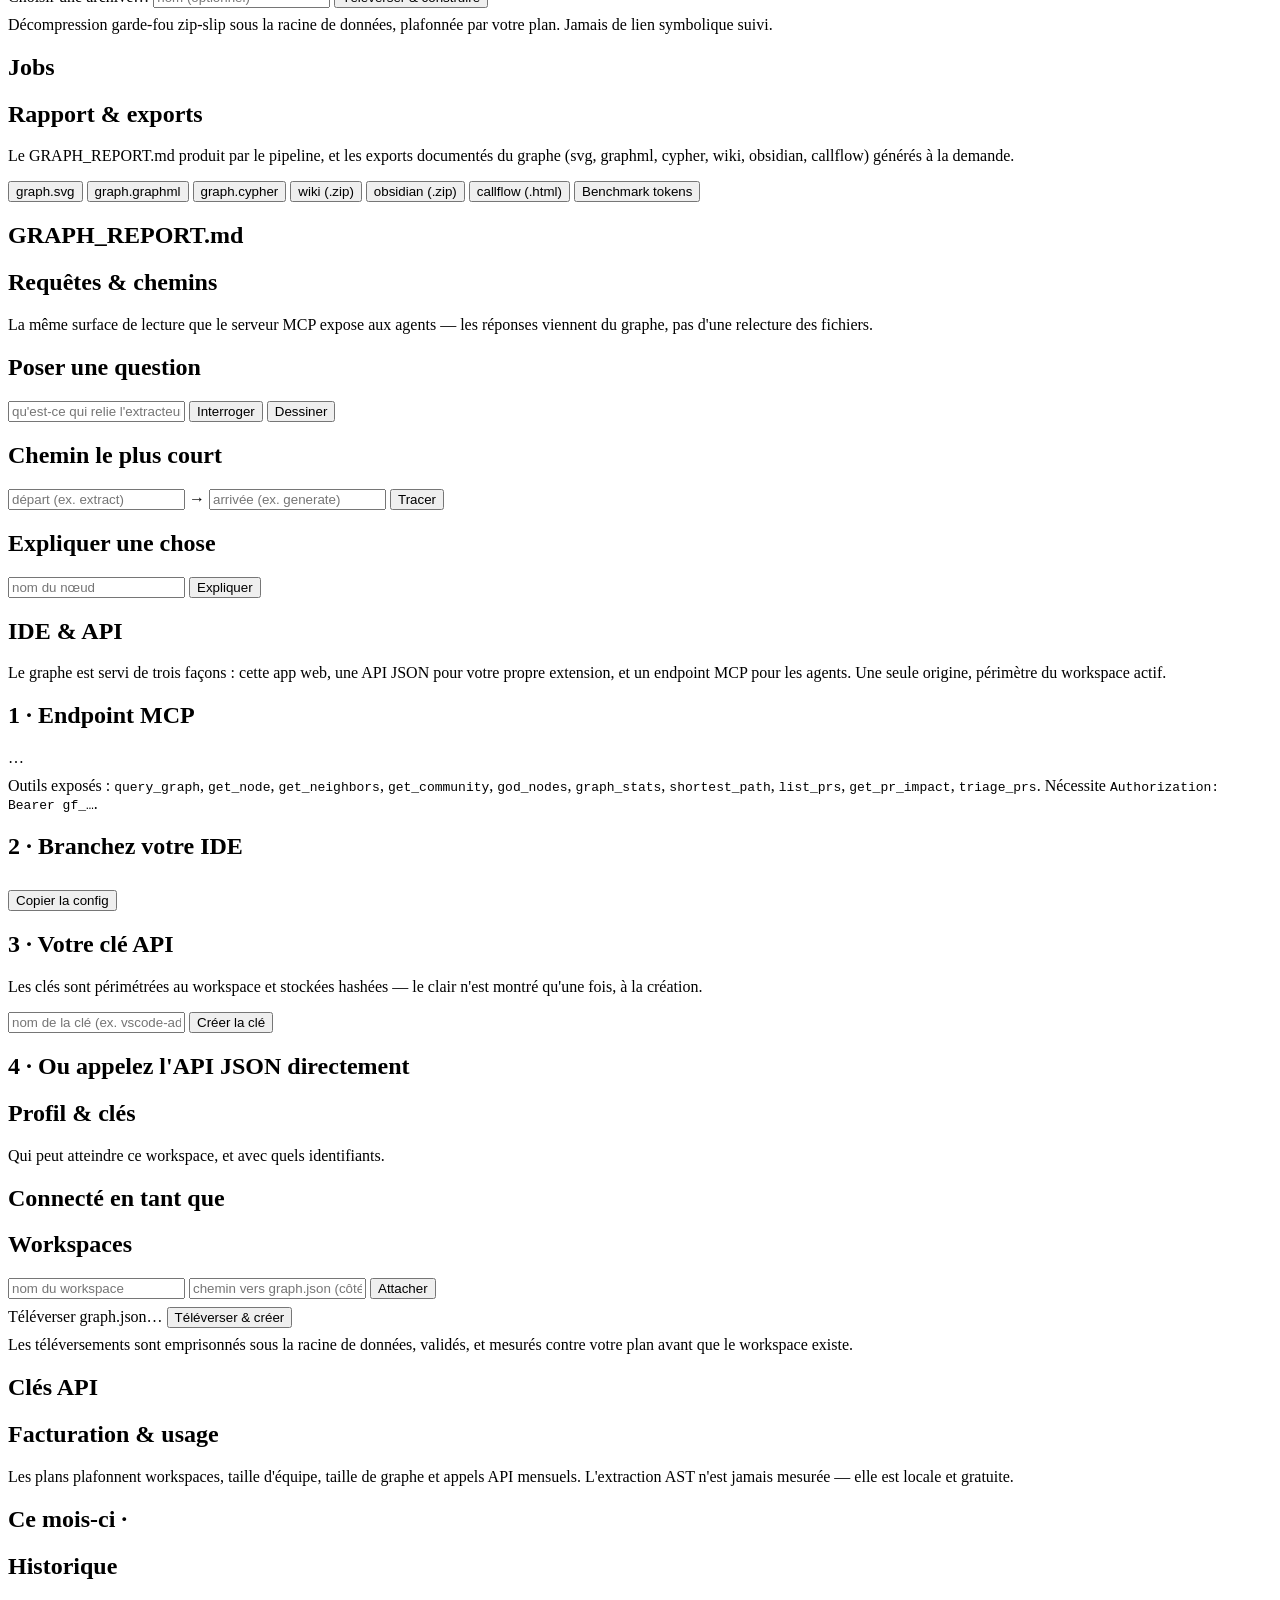
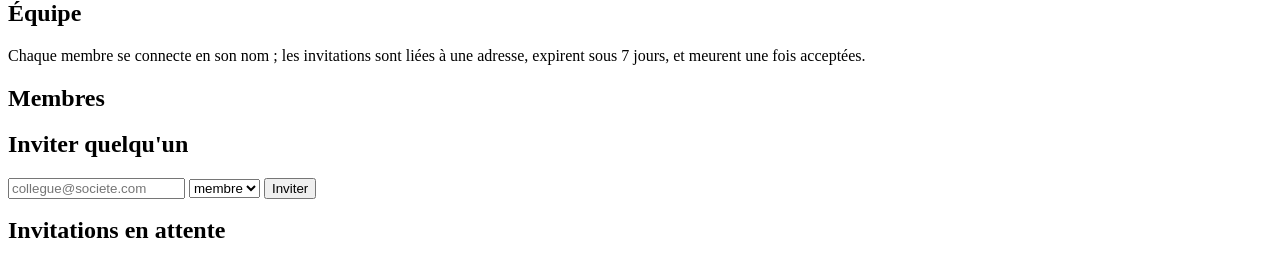
==== commit fbd26e03: "feat(saas): hosted build pipeline + report/exports surfaces + minigraph teaching engine The repo's o" ====
--- a/saas/static/index.html
+++ b/saas/static/index.html
@@ -84,6 +84,12 @@
     <button data-view="godnodes">
       <svg width="15" height="15" viewBox="0 0 24 24" fill="none" stroke="currentColor" stroke-width="2"><path d="m12 3 2.6 5.6 6.1.8-4.5 4.2 1.2 6-5.4-3-5.4 3 1.2-6L3.3 9.4l6.1-.8z"/></svg>
       <span class="lbl">Nœuds centraux</span></button>
+    <button data-view="builds">
+      <svg width="15" height="15" viewBox="0 0 24 24" fill="none" stroke="currentColor" stroke-width="2"><path d="M14.5 5.5 18 9l-8.5 8.5-3.5.5.5-3.5z"/><path d="m3 21 3-3"/><path d="M13 7 8 2M17 11l5-5"/></svg>
+      <span class="lbl">Constructions</span></button>
+    <button data-view="report">
+      <svg width="15" height="15" viewBox="0 0 24 24" fill="none" stroke="currentColor" stroke-width="2"><path d="M6 3h9l4 4v14H6z"/><path d="M9 12h7M9 16h7"/></svg>
+      <span class="lbl">Rapport &amp; exports</span></button>
 
     <div class="sect"><span class="lbl">Interroger le graphe</span></div>
     <button data-view="query">
@@ -207,6 +213,61 @@
         <div class="list" id="gn-list"></div>
       </section>
 
+      <!-- CONSTRUCTIONS -->
+      <section class="view" id="v-builds">
+        <div class="head"><h1>Constructions</h1>
+          <p class="sub">Le pipeline documenté — detect → extract → build → cluster → analyze → report → export —
+            tourne côté serveur. Passe 1 uniquement : AST tree-sitter, gratuit, local, déterministe.
+            Un build terminé devient un workspace, avec son graph.json et son GRAPH_REPORT.md.</p></div>
+        <div class="grid g2">
+          <div class="card pad">
+            <h2>Construire depuis un chemin serveur</h2>
+            <div class="fieldrow">
+              <input type="text" id="bd-name" placeholder="nom du workspace" style="flex:1">
+              <input type="text" id="bd-source" placeholder="/chemin/vers/les/sources" style="flex:1.4">
+            </div>
+            <div class="fieldrow" style="margin-top:8px">
+              <label class="chk"><input type="checkbox" id="bd-wiki"> générer aussi le wiki</label>
+              <button class="btn primary" id="bd-go" style="margin-left:auto">Lancer la construction</button>
+            </div>
+            <p class="sub" style="margin-top:8px" id="bd-hint">La source doit vivre sous la racine de données
+              ou la racine du repo — jail de chemins, comme tout le reste.</p>
+          </div>
+          <div class="card pad">
+            <h2>Téléverser des sources (.zip / .tar.gz)</h2>
+            <div class="fieldrow">
+              <label class="btn" style="cursor:pointer">
+                <input type="file" id="bu-file" accept=".zip,.tar,.gz,.tgz" style="display:none">
+                <span id="bu-file-label">Choisir une archive…</span>
+              </label>
+              <input type="text" id="bu-name" placeholder="nom (optionnel)" style="flex:1">
+              <button class="btn primary" id="bu-go">Téléverser &amp; construire</button>
+            </div>
+            <p class="sub" style="margin-top:8px" id="bu-hint">Décompression garde-fou zip-slip sous la racine
+              de données, plafonnée par votre plan. Jamais de lien symbolique suivi.</p>
+          </div>
+        </div>
+        <div class="card pad" style="margin-top:12px"><h2>Jobs</h2><div class="list" id="bd-jobs"></div></div>
+      </section>
+
+      <!-- RAPPORT & EXPORTS -->
+      <section class="view" id="v-report">
+        <div class="head"><h1>Rapport &amp; exports</h1>
+          <p class="sub">Le GRAPH_REPORT.md produit par le pipeline, et les exports documentés du graphe
+            (svg, graphml, cypher, wiki, obsidian, callflow) générés à la demande.</p></div>
+        <div class="fieldrow" style="margin-bottom:12px">
+          <button class="btn" data-exp="svg">graph.svg</button>
+          <button class="btn" data-exp="graphml">graph.graphml</button>
+          <button class="btn" data-exp="cypher">graph.cypher</button>
+          <button class="btn" data-exp="wiki">wiki (.zip)</button>
+          <button class="btn" data-exp="obsidian">obsidian (.zip)</button>
+          <button class="btn" data-exp="callflow">callflow (.html)</button>
+          <button class="btn primary" id="rp-bench" style="margin-left:auto">Benchmark tokens</button>
+        </div>
+        <div id="rp-bench-out"></div>
+        <div class="card pad"><h2>GRAPH_REPORT.md</h2><div id="rp-md" class="md"></div></div>
+      </section>
+
       <!-- REQUÊTES -->
       <section class="view" id="v-query">
         <div class="head"><h1>Requêtes &amp; chemins</h1>
